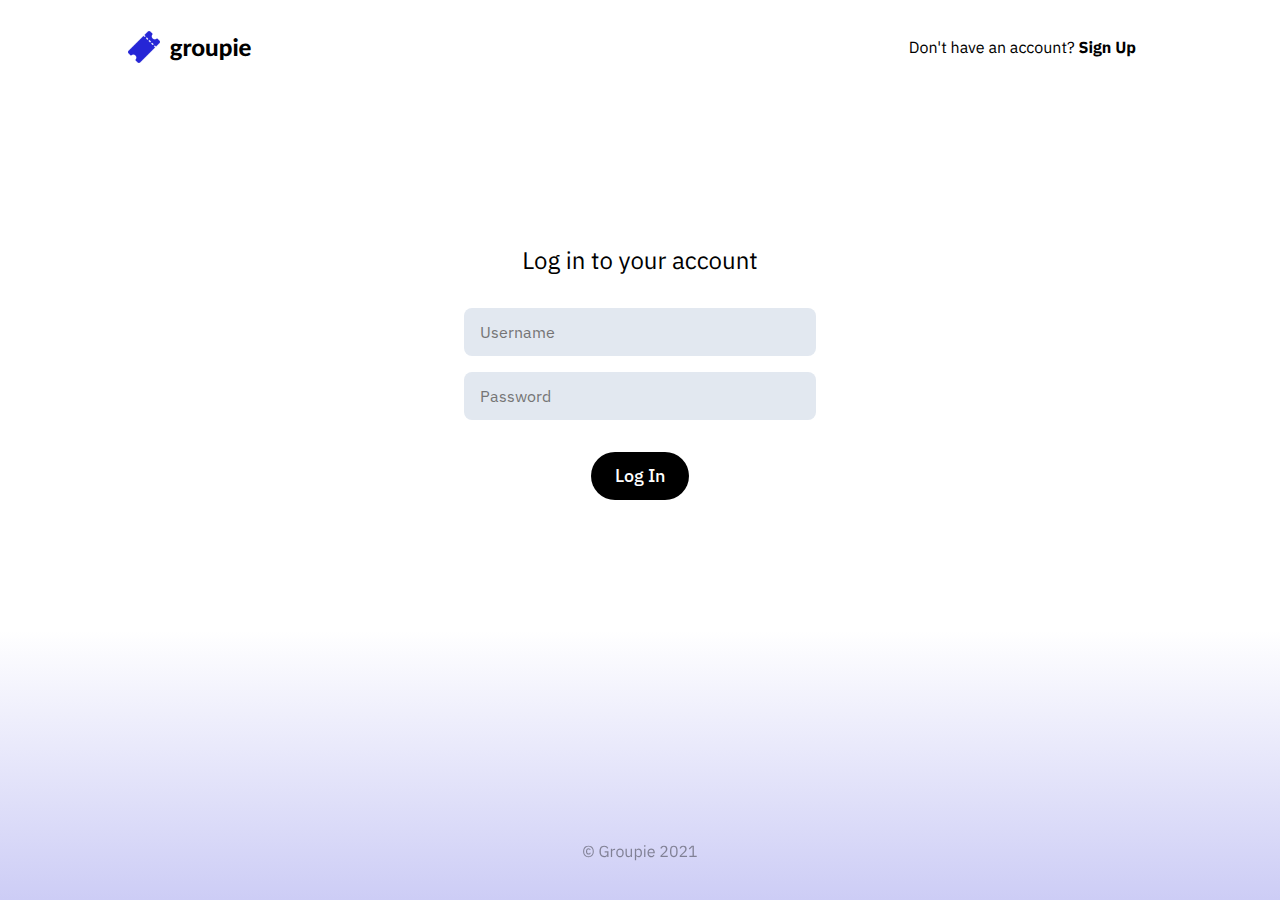
==== src/main/webapp/index.html @ 86fec9c9 "create login and signup pages as well as relevant css" ====
<!DOCTYPE html>
<html>
  <head>
    <meta charset="utf-8">
    <meta http-equiv="X-UA-Compatible" content="IE=edge">
    <meta http-equiv="Content-Type" content="text/html; charset=utf-8">
    <meta name="language" content="English">
    <meta name="robots" content="index, follow">
    <meta name="title" content="Groupie">
    <meta name="application-name" content="Groupie"/>
    <meta name="viewport" content="width=device-width,initial-scale=1,maximum-scale=1,user-scalable=0">
    <link rel="apple-touch-icon-precomposed" sizes="57x57" href="assets/favicon/apple-touch-icon-57x57.png" />
    <link rel="apple-touch-icon-precomposed" sizes="114x114" href="assets/favicon/apple-touch-icon-114x114.png" />
    <link rel="apple-touch-icon-precomposed" sizes="72x72" href="assets/favicon/apple-touch-icon-72x72.png" />
    <link rel="apple-touch-icon-precomposed" sizes="144x144" href="assets/favicon/apple-touch-icon-144x144.png" />
    <link rel="apple-touch-icon-precomposed" sizes="60x60" href="assets/favicon/apple-touch-icon-60x60.png" />
    <link rel="apple-touch-icon-precomposed" sizes="120x120" href="assets/favicon/apple-touch-icon-120x120.png" />
    <link rel="apple-touch-icon-precomposed" sizes="76x76" href="assets/favicon/apple-touch-icon-76x76.png" />
    <link rel="apple-touch-icon-precomposed" sizes="152x152" href="assets/favicon/apple-touch-icon-152x152.png" />
    <link rel="icon" type="image/png" href="assets/favicon/favicon-196x196.png" sizes="196x196" />
    <link rel="icon" type="image/png" href="assets/favicon/favicon-96x96.png" sizes="96x96" />
    <link rel="icon" type="image/png" href="assets/favicon/favicon-32x32.png" sizes="32x32" />
    <link rel="icon" type="image/png" href="assets/favicon/favicon-16x16.png" sizes="16x16" />
    <link rel="icon" type="image/png" href="assets/favicon/favicon-128.png" sizes="128x128" />
    <meta name="application-name" content="Groupie"/>
    <meta name="msapplication-TileColor" content="assets/favicon/#FFFFFF" />
    <meta name="msapplication-TileImage" content="assets/favicon/mstile-144x144.png" />
    <meta name="msapplication-square70x70logo" content="assets/favicon/mstile-70x70.png" />
    <meta name="msapplication-square150x150logo" content="assets/favicon/mstile-150x150.png" />
    <meta name="msapplication-wide310x150logo" content="assets/favicon/mstile-310x150.png" />
    <meta name="msapplication-square310x310logo" content="assets/favicon/mstile-310x310.png" />
    <meta name="msapplication-TileColor" content="#ffffff">
    <meta name="theme-color" content="#ffffff">
    <!--STYLING-->
    <link rel="stylesheet" href="css/base.css">
    <!--JQUERY-->
    <script src="https://code.jquery.com/jquery-3.5.1.min.js" integrity="sha256-9/aliU8dGd2tb6OSsuzixeV4y/faTqgFtohetphbbj0=" crossorigin="anonymous"></script>
    <!--SCRIPTS-->
    <script src="js/base.js"></script>
    <script src="js/preload/pages/index.js"></script>
    <title>Groupie</title>
  </head>
  <body></body>
</html>
---- src/main/webapp/css/base.css ----
@import url("https://fonts.googleapis.com/css2?family=Lato:wght@300;400;700;900&display=swap");
@import url('https://fonts.googleapis.com/css2?family=IBM+Plex+Sans:wght@300;400;500;700&display=swap');

body {
  margin: 0px;
  padding: 0px;
  background: white;
  background-color: white;
  font-family: "IBM Plex Sans", sans-serif;
  text-rendering: geometricPrecision;
  -webkit-font-smoothing: antialiased;
  -moz-osx-font-smoothing: grayscale;
  font-variant-numeric: proportional-nums;
  font-weight: 400;
  font-stretch: normal;
  font-style: normal;
  overflow-x: hidden;
  min-height: 100vh;
}

html, body {
  overflow-x: hidden;
}

body {
  position: relative;
}

header {
  width: 100vw;
  height: 96px;
  box-sizing: border-box;
  background: white;
  background-color: white;
  padding: 0px 32px;
  position: fixed;
  top: 0px;
  left: 0px;
  z-index: 1;
}

#nav {
  height: 96px;
  max-width: 1024px;
  box-sizing: border-box;
  margin: 0px auto;
  display: flex;
  flex-direction: row;
  align-items: center;
  justify-content: space-between;
  align-content: space-between;
}

#nav > div > h1 {
  font-weight: 900;
  font-size: 24px;
  font-family: "Lato", sans-serif;
  cursor: pointer;
}

#nav > div > h1 > a {
  color: black;
  text-decoration: none;
}

#nav > div > h1 > a > img {
  width: 32px;
  height: 32px;
  vertical-align: middle;
  margin-top: -4px;
  margin-right: 4px;
  box-sizing: border-box;
}

#nav > div > a {
  font-size: 16px;
  margin: 0px 16px;
  cursor: pointer;
  opacity: 1;
  color: black;
  text-decoration: none;
  transition: opacity ease 0.2s;
}

#nav > div > a:hover {
  opacity: 0.6;
}

#nav > div > a:last-child {
  margin-right: 0px;
}

input {
  outline: none;
  border: none;
  background: #e2e8f0;
  background-color: #e2e8f0;
  border-radius: 8px;
  height: 48px;
  font-size: 16px;
  color: black;
  margin: 8px;
  width: 352px;
  padding: 0px 16px;
  font-family: "IBM Plex Sans", sans-serif;
  font-weight: 400;
  box-sizing: border-box;
}

input:invalid {
  border: 3px solid rgba(255,0,0,0.3);
  padding: 0px 13px;
}

input::placeholder {
  letter-spacing: normal;
}

input[type=password] {
  letter-spacing: 4px;
}

footer {
  position: fixed;
  bottom: 0px;
  left: 0px;
  background: transparent;
  width: 100vw;
  box-sizing: border-box;
  box-sizing: border-box;
  padding: 0px 32px;
  height: 96px;
  display: flex;
  align-items: center;
  justify-content: center;
  align-content: center;
  flex-direction: row;
}

footer > p {
  font-size: 16px;
  color: rgba(0,0,0,0.4);
}

@media only screen and (max-width : 894px) {
  .mobile-hide {
    display: none;
  }
}

#nav > div > a:not(.mobile-hide) {
  display: none;
}
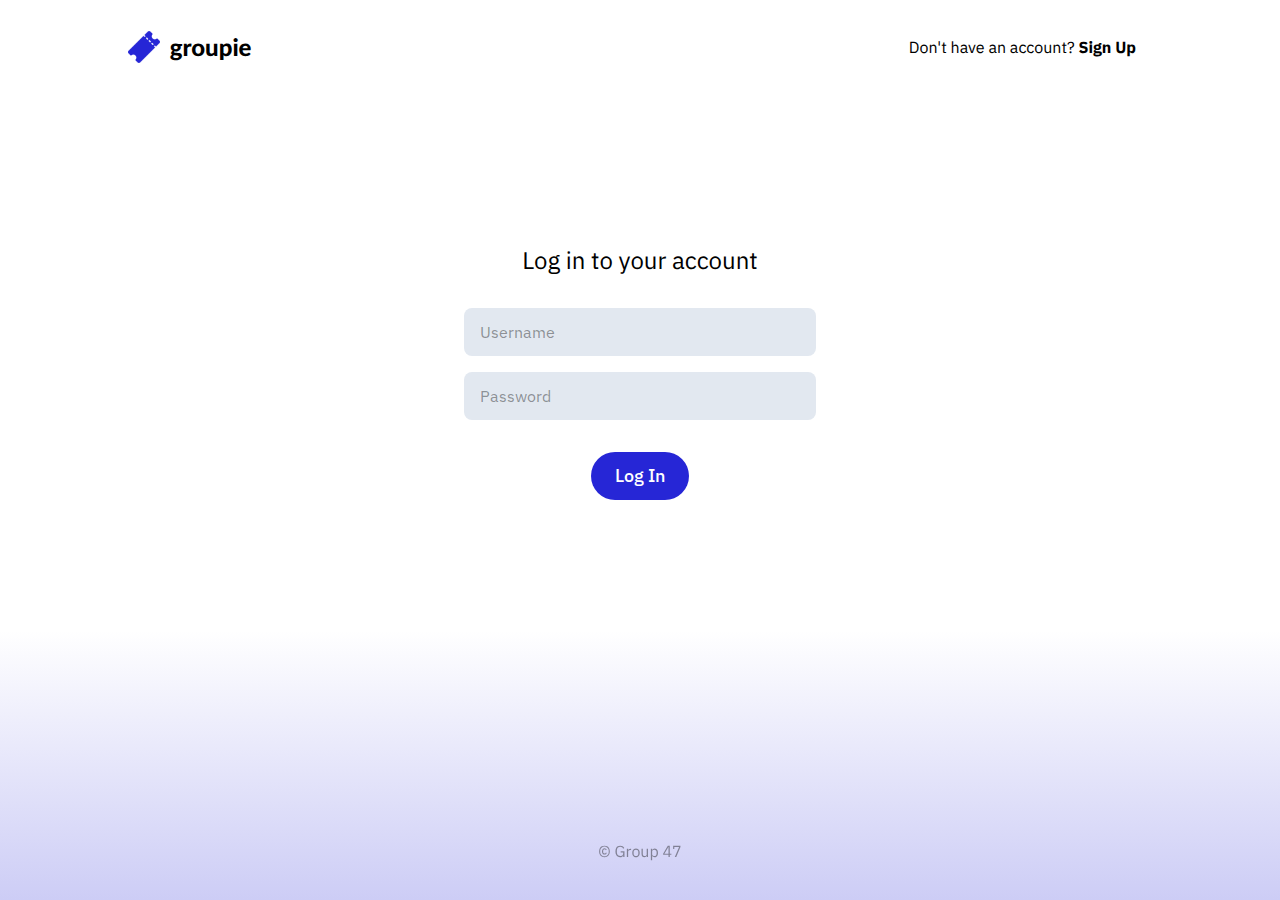
==== commit 9ebd7595: "Update index.html" ====
--- a/src/main/webapp/index.html
+++ b/src/main/webapp/index.html
@@ -38,7 +38,7 @@
     <!--SCRIPTS-->
     <script src="js/base.js"></script>
     <script src="js/preload/pages/index.js"></script>
-    <title>Groupie</title>
+    <title>Team 47</title>
   </head>
   <body></body>
 </html>
--- a/src/main/webapp/css/base.css
+++ b/src/main/webapp/css/base.css
@@ -2,10 +2,13 @@
 @import url('https://fonts.googleapis.com/css2?family=IBM+Plex+Sans:wght@300;400;500;700&display=swap');
 
 body {
+  background: rgb(38,38,214);
+  background: -moz-linear-gradient(180deg, rgba(38,38,214,0) 70%, rgba(38,38,214,0.23) 100%);
+  background: -webkit-linear-gradient(180deg, rgba(38,38,214,0) 70%, rgba(38,38,214,0.23) 100%);
+  background: linear-gradient(180deg, rgba(38,38,214,0) 70%, rgba(38,38,214,0.23) 100%);
+  filter: progid:DXImageTransform.Microsoft.gradient(startColorstr="#2626d6",endColorstr="#2626d6",GradientType=1);
   margin: 0px;
   padding: 0px;
-  background: white;
-  background-color: white;
   font-family: "IBM Plex Sans", sans-serif;
   text-rendering: geometricPrecision;
   -webkit-font-smoothing: antialiased;
@@ -107,13 +110,14 @@
   box-sizing: border-box;
 }
 
-input:invalid {
+input.invalid {
   border: 3px solid rgba(255,0,0,0.3);
   padding: 0px 13px;
 }
 
 input::placeholder {
   letter-spacing: normal;
+  color: rgba(0,0,0,0.4);
 }
 
 input[type=password] {
@@ -142,6 +146,35 @@
   color: rgba(0,0,0,0.4);
 }
 
+button {
+  background: black;
+  background-color: black;
+  box-sizing: border-box;
+  font-size: 18px;
+  line-height: 18px;
+  font-weight: 500;
+  text-decoration: none;
+  color: white;
+  padding: 15px 24px;
+  height: 48px;
+  flex-shrink: 0;
+  border-radius: 100px;
+  margin: 0px 8px;
+  cursor: pointer;
+  border: none;
+  font-family: "IBM Plex Sans", sans-serif;
+  outline: none;
+  margin-top: 24px;
+}
+
+button.loading {
+  background-image: url('../../assets/images/loader-white.svg');
+  background-size: 24px 24px;
+  background-position: center;
+  background-repeat: no-repeat;
+  color: transparent;
+}
+
 @media only screen and (max-width : 894px) {
   .mobile-hide {
     display: none;
@@ -151,3 +184,22 @@
 #nav > div > a:not(.mobile-hide) {
   display: none;
 }
+
+.hidden {
+  display: none;
+}
+
+.error-msg {
+  color: #d53b39;
+  font-family: "IBM Plex Sans", sans-serif;
+  font-size: 16px;
+  font-weight: 400;
+}
+
+.required {
+  color: #d53b39;
+  font-weight: bold;
+  margin-left: 2px;
+  vertical-align: text-top;
+  font-size: 12px;
+}
